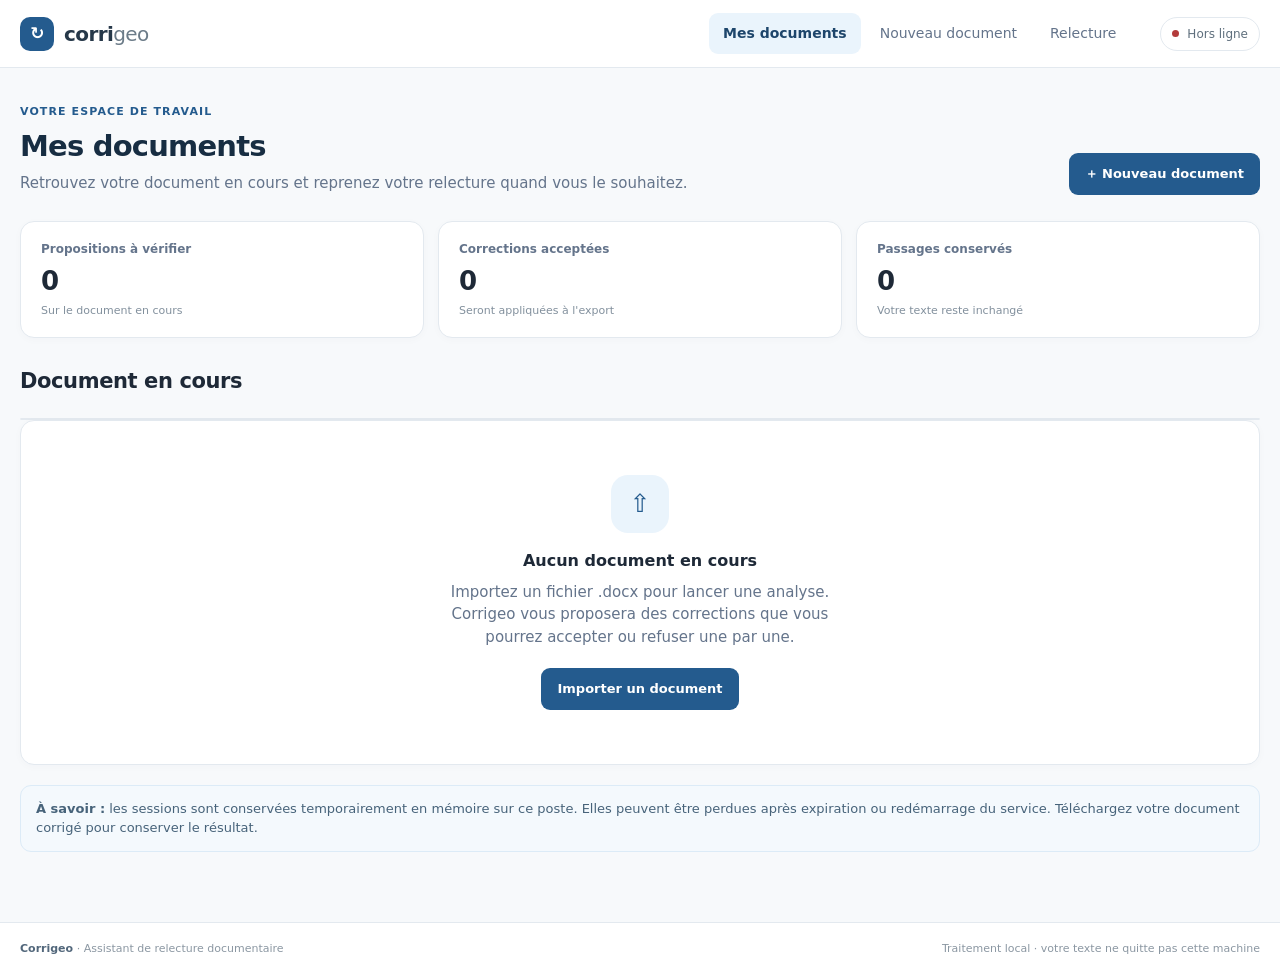
==== index.html @ cf3f05ab "Front Corrigeo : SPA de relecture branchee sur l'API Flask 4 ecrans (documents, upload, relecture ca" ====
<!DOCTYPE html>
<html lang="fr">
<head>
<meta charset="UTF-8">
<meta name="viewport" content="width=device-width, initial-scale=1.0">
<title>Corrigeo — Relecture de documents .docx</title>
<link rel="stylesheet" href="assets/styles.css">
</head>
<body>
<header class="topbar">
 <div class="topbar-inner">
  <a class="brand" href="#" data-go="documents" aria-label="Corrigeo accueil"><span class="brand-mark">↻</span><span>corri<span style="font-weight:450;color:#6b7b88">geo</span></span></a>
  <nav class="nav" aria-label="Navigation principale">
   <button class="active" data-page="documents">Mes documents</button>
   <button data-page="upload">Nouveau document</button>
   <button data-page="review">Relecture</button>
  </nav>
  <div class="service"><span class="dot" id="engineDot"></span><span id="engineLabel">Moteur local</span></div>
 </div>
</header>
<main>
 <!-- DOCUMENTS -->
 <section class="page active" id="page-documents">
  <div class="page-head">
   <div><div class="eyebrow">Votre espace de travail</div><h1>Mes documents</h1><p class="lead">Retrouvez votre document en cours et reprenez votre relecture quand vous le souhaitez.</p></div>
   <button class="btn btn-primary" data-go="upload">＋ Nouveau document</button>
  </div>
  <div class="stats" id="docStats" hidden>
   <div class="card stat"><div class="stat-label">Propositions à vérifier</div><div class="stat-value" id="pendingStat">0</div><div class="stat-note">Sur le document en cours</div></div>
   <div class="card stat"><div class="stat-label">Corrections acceptées</div><div class="stat-value" id="chosenStat">0</div><div class="stat-note">Seront appliquées à l'export</div></div>
   <div class="card stat"><div class="stat-label">Passages conservés</div><div class="stat-value" id="keptStat">0</div><div class="stat-note">Votre texte reste inchangé</div></div>
  </div>
  <div class="section-title"><h2>Document en cours</h2></div>
  <div class="card doc-list" id="docList"></div>
  <div class="card empty" id="docEmpty" hidden>
   <div class="empty-icon">⇧</div>
   <h3>Aucun document en cours</h3>
   <p>Importez un fichier .docx pour lancer une analyse. Corrigeo vous proposera des corrections que vous pourrez accepter ou refuser une par une.</p>
   <button class="btn btn-primary" data-go="upload">Importer un document</button>
  </div>
  <div class="info"><strong>À savoir :</strong> les sessions sont conservées temporairement en mémoire sur ce poste. Elles peuvent être perdues après expiration ou redémarrage du service. Téléchargez votre document corrigé pour conserver le résultat.</div>
 </section>

 <!-- UPLOAD -->
 <section class="page" id="page-upload">
  <div class="upload-wrap">
   <div class="page-head"><div><div class="eyebrow">Nouvelle relecture</div><h1>Ouvrir un document à relire</h1><p class="lead">Importez votre fichier Word. Corrigeo analysera le texte et vous proposera des corrections traçables.</p></div></div>
   <div class="card upload-card">
    <div class="dropzone" id="dropzone">
     <div class="upload-icon">⇧</div>
     <strong>Glissez votre fichier .docx ici</strong>
     <p>ou sélectionnez un document depuis votre ordinateur</p>
     <button class="btn btn-secondary" id="browseBtn">Parcourir les fichiers</button>
     <input type="file" id="fileInput" accept=".docx,application/vnd.openxmlformats-officedocument.wordprocessingml.document" hidden>
     <div class="file-selected" id="fileSelected"></div>
    </div>
    <div class="filter-title" style="margin:20px 0 8px">MODE DE CORRECTION</div>
    <div class="mode-list">
     <label class="mode-card"><input type="radio" name="mode" value="guided" checked>
      <div><strong>Relecture guidée</strong><span>Vous vérifiez chaque proposition avant application — recommandé pour un mémoire.</span></div>
     </label>
     <label class="mode-card"><input type="radio" name="mode" value="auto">
      <div><strong>Correction automatique</strong><span>Toutes les suggestions du moteur sont appliquées d'un coup. Vous pourrez toujours les revoir en relecture et ré-exporter.</span></div>
     </label>
    </div>
    <div class="upload-actions"><span class="fineprint">Format .docx · 25 Mo maximum</span><button class="btn btn-primary" id="analyzeBtn" disabled>Lancer l'analyse →</button></div>
    <div class="analysis" id="analysis">
     <div class="analysis-line"><strong id="analysisTitle">Validation du document…</strong><span id="analysisPercent"></span></div>
     <div class="progress"><span id="analysisProgress" style="width:0%"></span></div>
     <p class="fineprint" id="analysisHint" style="margin:9px 0 0">Vérification du fichier sélectionné.</p>
    </div>
    <div class="info"><strong>Traitement local :</strong> le document est analysé par le moteur LanguageTool local. En mode guidé, aucune correction n'est appliquée sans votre accord.</div>
   </div>
  </div>
 </section>

 <!-- REVIEW -->
 <section class="page" id="page-review">
  <div class="page-head review-head">
   <div><div class="eyebrow">Validation</div><h1>Relecture des propositions</h1><p class="lead">Examinez chaque suggestion et choisissez de l'accepter ou de conserver votre texte.</p></div>
   <div class="review-file"><span class="file-icon" style="width:30px;height:30px">DOCX</span><strong id="reviewFilename">document.docx</strong></div>
  </div>
  <div class="card review-summary">
   <div class="summary-top">
    <div><strong id="reviewProgressLabel">0 / 0</strong><span class="summary-numbers"> · <span id="acceptedCount">0</span> acceptées · <span id="keptCount">0</span> conservées · <strong id="pendingCount">0</strong> à vérifier</span></div>
    <div class="summary-actions"><button class="btn btn-secondary" id="bulkBtn">Tout accepter dans cette vue</button><button class="btn btn-primary" id="exportBtn">Terminer et exporter →</button></div>
   </div>
   <div class="summary-progress"><span id="acceptedBar" style="background:#39966a;width:0%"></span><span id="keptBar" style="background:#9bb2c5;width:0%"></span><span id="pendingBar" style="background:#e9edf1;width:100%"></span></div>
   <div class="summary-bottom"><span class="fineprint">Raccourcis : A = accepter · G = garder · Z = annuler · ← → = naviguer</span><span class="fineprint">Les propositions « à vérifier » ne sont jamais appliquées.</span></div>
  </div>
  <div class="review-layout">
   <aside class="card filter-panel">
    <div class="filter-title">AFFICHER</div>
    <div class="filter-list" id="statusFilters">
     <button class="filter-btn active" data-status="all">Toutes <small id="filterAll">0</small></button>
     <button class="filter-btn" data-status="pending">À vérifier <small id="filterPending">0</small></button>
     <button class="filter-btn" data-status="chosen">Acceptées <small id="filterChosen">0</small></button>
     <button class="filter-btn" data-status="kept">Conservées <small id="filterKept">0</small></button>
    </div>
    <div class="filter-title">CATÉGORIES</div>
    <div class="filter-list" id="categoryFilters">
     <button class="filter-btn active" data-category="all">Toutes les catégories</button>
    </div>
   </aside>
   <div>
    <article class="card proposal" id="proposalCard"></article>
    <div class="proposal-nav"><button class="btn btn-quiet" id="prevBtn">← Précédente</button><span class="fineprint" id="navPosition"></span><button class="btn btn-quiet" id="nextBtn">Suivante →</button></div>
   </div>
  </div>
 </section>

 <!-- RESULT -->
 <section class="page" id="page-result">
  <div class="page-head"><div><div class="eyebrow">Exportation</div><h1>Votre document est prêt</h1><p class="lead">Vérifiez le récapitulatif puis récupérez votre document corrigé.</p></div></div>
  <div class="card result-card">
   <div class="result-intro"><div class="result-check">✓</div><h2 id="resultTitle">Export terminé</h2><p class="lead" style="margin:auto" id="resultSubtitle">Seules les corrections que vous avez acceptées ont été appliquées au document.</p></div>
   <div class="result-stats">
    <div class="result-stat"><strong id="resultApplied" style="color:#287b53">0</strong><span>Corrections appliquées</span></div>
    <div class="result-stat"><strong id="resultSkipped">0</strong><span>Non retenues</span></div>
    <div class="result-stat"><strong id="resultRejected" style="color:#95601b">0</strong><span>Non applicables</span></div>
   </div>
   <div class="info" id="rejectedInfo" hidden style="margin:0"></div>
   <div class="download-row"><div class="file-icon">DOCX</div><div><strong id="downloadName">document_corrige.docx</strong><small>Document Word avec les corrections acceptées</small></div><span class="status green">Prêt</span></div>
   <button class="btn btn-primary" style="width:100%" id="downloadBtn">↓ Télécharger le document corrigé</button>
   <button class="btn btn-secondary" style="width:100%;margin-top:9px" id="summaryBtn">Télécharger le récapitulatif des décisions (CSV)</button>
   <p class="fineprint" style="text-align:center;margin:15px 0 0">Votre document d'origine n'est jamais modifié : le fichier corrigé est une copie.</p>
   <div style="display:flex;justify-content:center;gap:8px;margin-top:18px">
    <button class="btn btn-quiet" data-go="documents">← Mes documents</button>
    <button class="btn btn-quiet" data-go="review">Revoir les décisions</button>
   </div>
  </div>
 </section>
</main>
<footer><div class="foot-inner"><span><strong style="color:#52677b">Corrigeo</strong> · Assistant de relecture documentaire</span><span>Traitement local · votre texte ne quitte pas cette machine</span></div></footer>
<div class="toast" id="toast" role="status" aria-live="polite"></div>
<script src="assets/app.js"></script>
</body>
</html>
---- assets/styles.css ----
:root{
  --blue-950:#153451;--blue-900:#1d456b;--blue-800:#245b8e;--blue-700:#2d6fa8;
  --blue-600:#3985bd;--blue-100:#eaf4fc;--blue-50:#f4f9fd;
  --green-800:#216746;--green-700:#287b53;--green-100:#e8f5ed;
  --amber-800:#95601b;--amber-100:#fff4df;
  --red-700:#b33b3b;--red-100:#fff0ef;
  --ink:#1e2937;--muted:#64748b;--line:#e3e9ef;--surface:#fff;--canvas:#f7f9fb;
  --shadow:0 8px 28px rgba(24,55,82,.07);--radius:14px;
}
*{box-sizing:border-box}
body{margin:0;background:var(--canvas);color:var(--ink);font:15px/1.5 Inter,ui-sans-serif,system-ui,-apple-system,"Segoe UI",sans-serif}
button,input{font:inherit}
button{cursor:pointer}
.topbar{height:68px;background:#fff;border-bottom:1px solid var(--line);display:flex;align-items:center;position:sticky;top:0;z-index:20}
.topbar-inner{width:min(1240px,calc(100% - 40px));margin:auto;display:flex;align-items:center;gap:30px}
.brand{display:flex;align-items:center;gap:10px;font-weight:750;font-size:20px;letter-spacing:-.6px;color:#263849;text-decoration:none}
.brand-mark{height:34px;width:34px;border-radius:10px;background:var(--blue-800);color:#fff;display:grid;place-items:center;font-size:17px}
.nav{display:flex;align-items:center;gap:5px;margin-left:auto}
.nav button{border:0;background:transparent;color:#64748b;padding:10px 14px;border-radius:9px;font-size:14px}
.nav button.active{background:var(--blue-100);color:var(--blue-900);font-weight:650}
.service{display:flex;align-items:center;gap:8px;border:1px solid var(--line);border-radius:99px;padding:7px 11px;color:#5f6f7d;font-size:12px;white-space:nowrap}
.dot{width:7px;height:7px;border-radius:50%;background:#299568}
.dot.off{background:#b33b3b}
main{width:min(1240px,calc(100% - 40px));margin:36px auto 70px;min-height:calc(100vh - 190px)}
.page{display:none}.page.active{display:block}
.eyebrow{color:var(--blue-800);font-size:11px;font-weight:750;letter-spacing:1.1px;text-transform:uppercase;margin-bottom:8px}
h1{font-size:29px;line-height:1.2;letter-spacing:-.8px;margin:0 0 9px;color:#172d42}
h2{font-size:21px;letter-spacing:-.4px;margin:0 0 7px}
h3{font-size:16px;margin:0}
.lead{color:var(--muted);margin:0;max-width:720px}
.page-head{display:flex;align-items:flex-end;justify-content:space-between;gap:20px;margin-bottom:26px}
.btn{border:1px solid transparent;border-radius:9px;padding:10px 15px;font-weight:650;font-size:13px;display:inline-flex;align-items:center;justify-content:center;gap:8px;transition:.15s}
.btn-primary{background:var(--blue-800);color:#fff}.btn-primary:hover{background:#1d456b}
.btn-secondary{background:#fff;border-color:#d7e0e8;color:#34495c}.btn-secondary:hover{background:var(--blue-50);border-color:#b9d1e4}
.btn-green{background:var(--green-700);color:#fff}.btn-green:hover{background:var(--green-800)}
.btn-quiet{background:transparent;color:var(--muted);border-color:transparent}.btn-quiet:hover{background:#f0f4f7}
.btn:disabled{opacity:.45;cursor:not-allowed}
.card{background:#fff;border:1px solid var(--line);border-radius:var(--radius);box-shadow:0 2px 8px rgba(22,48,70,.025)}
.card-pad{padding:22px}
.stats{display:grid;grid-template-columns:repeat(3,1fr);gap:14px;margin:24px 0}
.stat{padding:18px 20px}.stat-label{font-size:12px;color:var(--muted);font-weight:550}.stat-value{font-size:26px;font-weight:750;letter-spacing:-.7px;margin-top:4px}.stat-note{font-size:11px;color:#82909d;margin-top:2px}
.section-title{display:flex;align-items:center;justify-content:space-between;margin:28px 0 13px}
.doc-list{overflow:hidden}.doc-row{display:grid;grid-template-columns:minmax(220px,1.5fr) 1fr 130px 110px;gap:18px;align-items:center;padding:17px 20px;border-bottom:1px solid #edf1f4}.doc-row:last-child{border-bottom:0}
.doc-name{display:flex;align-items:center;gap:12px;min-width:0}.file-icon{height:38px;width:38px;border-radius:10px;background:#eaf3fc;color:#2d6fa8;display:grid;place-items:center;font-weight:750;font-size:11px;flex-shrink:0}.doc-name strong{display:block;font-size:13px;white-space:nowrap;overflow:hidden;text-overflow:ellipsis}.doc-name small{color:#8995a1;font-size:11px}
.progress{height:7px;background:#edf1f5;border-radius:99px;overflow:hidden}.progress span{display:block;height:100%;background:var(--blue-600);border-radius:99px}
.progress-meta{font-size:11px;color:var(--muted);margin-top:6px}
.status{display:inline-flex;align-items:center;gap:6px;padding:5px 9px;border-radius:99px;font-size:11px;font-weight:650;white-space:nowrap}.status.blue{background:var(--blue-100);color:var(--blue-900)}.status.green{background:var(--green-100);color:var(--green-800)}.status.amber{background:var(--amber-100);color:var(--amber-800)}
.info{background:var(--blue-50);border:1px solid #dcebf7;border-radius:11px;padding:13px 15px;color:#47637a;font-size:13px;margin-top:20px}
.info.warn{background:var(--amber-100);border-color:#f0dfb8;color:#7a5417}
.empty{padding:54px 24px;text-align:center}.empty-icon{width:58px;height:58px;border-radius:17px;background:var(--blue-100);color:var(--blue-800);display:grid;place-items:center;margin:0 auto 16px;font-size:25px}.empty p{color:var(--muted);max-width:420px;margin:8px auto 20px}
.upload-wrap{max-width:760px;margin:0 auto}.upload-card{padding:26px}.dropzone{border:1.5px dashed #b9cbd9;background:#fbfdff;border-radius:13px;padding:42px 20px;text-align:center;transition:.15s}.dropzone.drag{background:var(--blue-50);border-color:var(--blue-600)}.upload-icon{width:52px;height:52px;border:1px solid #dce6ed;background:#fff;border-radius:13px;display:grid;place-items:center;margin:0 auto 14px;color:var(--blue-800);font-size:22px}.dropzone strong{display:block;font-size:15px}.dropzone p{margin:5px 0 14px;color:var(--muted);font-size:13px}.file-selected{display:none;text-align:left;background:var(--green-100);border:1px solid #c8e6d4;border-radius:9px;padding:11px 13px;color:#276748;font-size:13px;margin-top:17px}.upload-actions{display:flex;justify-content:space-between;align-items:center;gap:14px;margin-top:18px}.fineprint{font-size:11px;color:#8995a1}.analysis{display:none;margin-top:18px;padding:15px;background:#f7fafc;border:1px solid var(--line);border-radius:10px}.analysis.show{display:block}.analysis-line{display:flex;justify-content:space-between;font-size:12px;margin-bottom:9px}.analysis .progress{height:8px}
.mode-list{display:grid;gap:9px}
.mode-card{display:flex;gap:11px;align-items:flex-start;border:1px solid var(--line);border-radius:11px;padding:13px 15px;cursor:pointer;transition:.15s}
.mode-card:hover{background:var(--blue-50)}
.mode-card input{margin-top:3px;accent-color:var(--blue-800)}
.mode-card strong{display:block;font-size:13px}
.mode-card span{font-size:12px;color:var(--muted)}
.mode-card:has(input:checked){border-color:var(--blue-600);background:var(--blue-50)}
.review-head{margin-bottom:18px}.review-file{display:flex;align-items:center;gap:10px;border:1px solid var(--line);background:#fff;border-radius:10px;padding:9px 13px;font-size:12px;color:#46586a;max-width:340px;overflow:hidden}.review-file strong{white-space:nowrap;overflow:hidden;text-overflow:ellipsis}
.review-summary{padding:17px 20px;margin-bottom:15px}.summary-top{display:flex;align-items:center;justify-content:space-between;gap:18px;margin-bottom:13px}.summary-numbers{font-size:12px;color:var(--muted)}.summary-numbers strong{color:var(--ink)}.summary-actions{display:flex;gap:8px;align-items:center}.summary-progress{display:flex;gap:3px;height:8px;margin-bottom:13px}.summary-progress span{display:block;border-radius:99px}.summary-bottom{display:flex;align-items:center;justify-content:space-between;gap:12px;flex-wrap:wrap}
.review-layout{display:grid;grid-template-columns:225px minmax(0,1fr);gap:16px;align-items:start}
.filter-panel{padding:17px;position:sticky;top:86px}.filter-title{font-size:11px;font-weight:750;color:#82909d;letter-spacing:.8px;margin:2px 0 10px}.filter-list{display:grid;gap:4px;margin-bottom:20px}.filter-btn{border:0;background:transparent;text-align:left;padding:9px 10px;border-radius:8px;color:#536477;font-size:12px;display:flex;justify-content:space-between;align-items:center;gap:8px}.filter-btn:hover{background:#f4f8fb}.filter-btn.active{background:var(--blue-100);color:var(--blue-900);font-weight:700}.filter-btn small{font-size:10px;color:#8996a3}
.proposal{padding:22px}.proposal-top{display:flex;justify-content:space-between;align-items:center;gap:12px;margin-bottom:10px}.category{font-size:11px;font-weight:750;letter-spacing:.3px;color:var(--blue-800);background:var(--blue-50);padding:5px 8px;border-radius:6px}.proposal-position{font-size:11px;color:#8995a1}
.proposal-title{font-size:17px;font-weight:700;letter-spacing:-.3px;color:#172d42;margin:0 0 17px}
.proposal-context{background:#fbfaf8;border-left:3px solid #d8d2c8;border-radius:0 8px 8px 0;padding:18px 17px;font:16px/1.8 Georgia,serif;color:#263443;margin-bottom:14px;word-break:break-word}
.bad-word{color:var(--red-700);background:var(--red-100);text-decoration:line-through;text-decoration-thickness:1px;padding:1px 3px;border-radius:3px}
.good-word{color:var(--green-800);background:var(--green-100);padding:1px 4px;border-radius:3px;border:1px solid #cbe6d5}
.glyph{color:#b0563f;font-family:ui-monospace,Consolas,monospace;font-size:.92em}
.diff-label{font-size:10px;color:#8a97a4;font-weight:750;letter-spacing:.7px;margin:0 0 6px}
.explanation{background:#f7f9fb;border-radius:9px;padding:12px 14px;font-size:12px;color:#586a7b;margin-top:15px}.explanation strong{display:block;color:#34485b;margin-bottom:3px;font-size:12px}
.proposal-footer{display:flex;align-items:center;justify-content:space-between;gap:12px;margin-top:18px}.proposal-footer .left{font-size:11px;color:#8b97a2}.proposal-actions{display:flex;gap:8px}.proposal-nav{display:flex;align-items:center;justify-content:space-between;margin-top:16px}
.result-card{max-width:760px;margin:0 auto;padding:28px}.result-intro{text-align:center;padding:10px 0 22px}.result-check{height:58px;width:58px;border-radius:50%;background:var(--green-100);color:var(--green-800);display:grid;place-items:center;font-size:26px;margin:0 auto 14px}.result-stats{display:grid;grid-template-columns:repeat(3,1fr);gap:10px;margin:18px 0}.result-stat{background:#f8fafb;border-radius:10px;padding:15px;text-align:center}.result-stat strong{display:block;font-size:24px}.result-stat span{font-size:11px;color:var(--muted)}.download-row{display:flex;align-items:center;gap:12px;border:1px solid var(--line);border-radius:10px;padding:14px;margin:16px 0}.download-row .file-icon{height:42px;width:42px}.download-row div:nth-child(2){flex:1}.download-row small{display:block;color:var(--muted);font-size:11px}
footer{border-top:1px solid var(--line);background:#fff;color:#8b97a2;font-size:11px;padding:18px 0}footer .foot-inner{width:min(1240px,calc(100% - 40px));margin:auto;display:flex;justify-content:space-between;gap:12px}
.toast{position:fixed;bottom:22px;left:50%;transform:translate(-50%,20px);opacity:0;pointer-events:none;background:#193c5b;color:#fff;border-radius:9px;padding:11px 16px;font-size:12px;box-shadow:var(--shadow);transition:.2s;z-index:50}.toast.show{opacity:1;transform:translate(-50%,0)}
@media(max-width:800px){
 .topbar{height:auto;min-height:62px}.topbar-inner{width:calc(100% - 28px);flex-wrap:wrap;gap:8px;padding:11px 0}.nav{order:3;width:100%;margin:0;overflow:auto}.nav button{padding:8px 10px;white-space:nowrap}.service{margin-left:auto}
 main{width:calc(100% - 28px);margin:25px auto 45px}.page-head{align-items:flex-start;flex-direction:column}.stats{gap:8px}.stat{padding:13px}.stat-value{font-size:22px}
 .doc-row{grid-template-columns:1fr auto;gap:10px}.doc-row .doc-progress{grid-column:1/-1;grid-row:2}.doc-row .doc-action{grid-column:2;grid-row:1}.doc-row .doc-status{grid-column:1;grid-row:3}
 .review-layout{grid-template-columns:1fr}.filter-panel{position:static}.filter-list{display:flex;flex-wrap:wrap;margin-bottom:12px}.filter-title{margin-top:8px}.filter-btn{border:1px solid var(--line);padding:7px 9px}.summary-top{align-items:flex-start;flex-direction:column}.summary-actions{width:100%;flex-wrap:wrap}.proposal{padding:16px}.proposal-footer{align-items:flex-start;flex-direction:column}.proposal-actions{width:100%}.proposal-actions .btn{flex:1}
}
@media(max-width:480px){h1{font-size:25px}.stats{grid-template-columns:1fr}.upload-card{padding:14px}.dropzone{padding:30px 12px}.result-card{padding:18px}.result-stats{gap:6px}.result-stat{padding:11px 5px}.result-stat strong{font-size:20px}footer .foot-inner{flex-direction:column}}
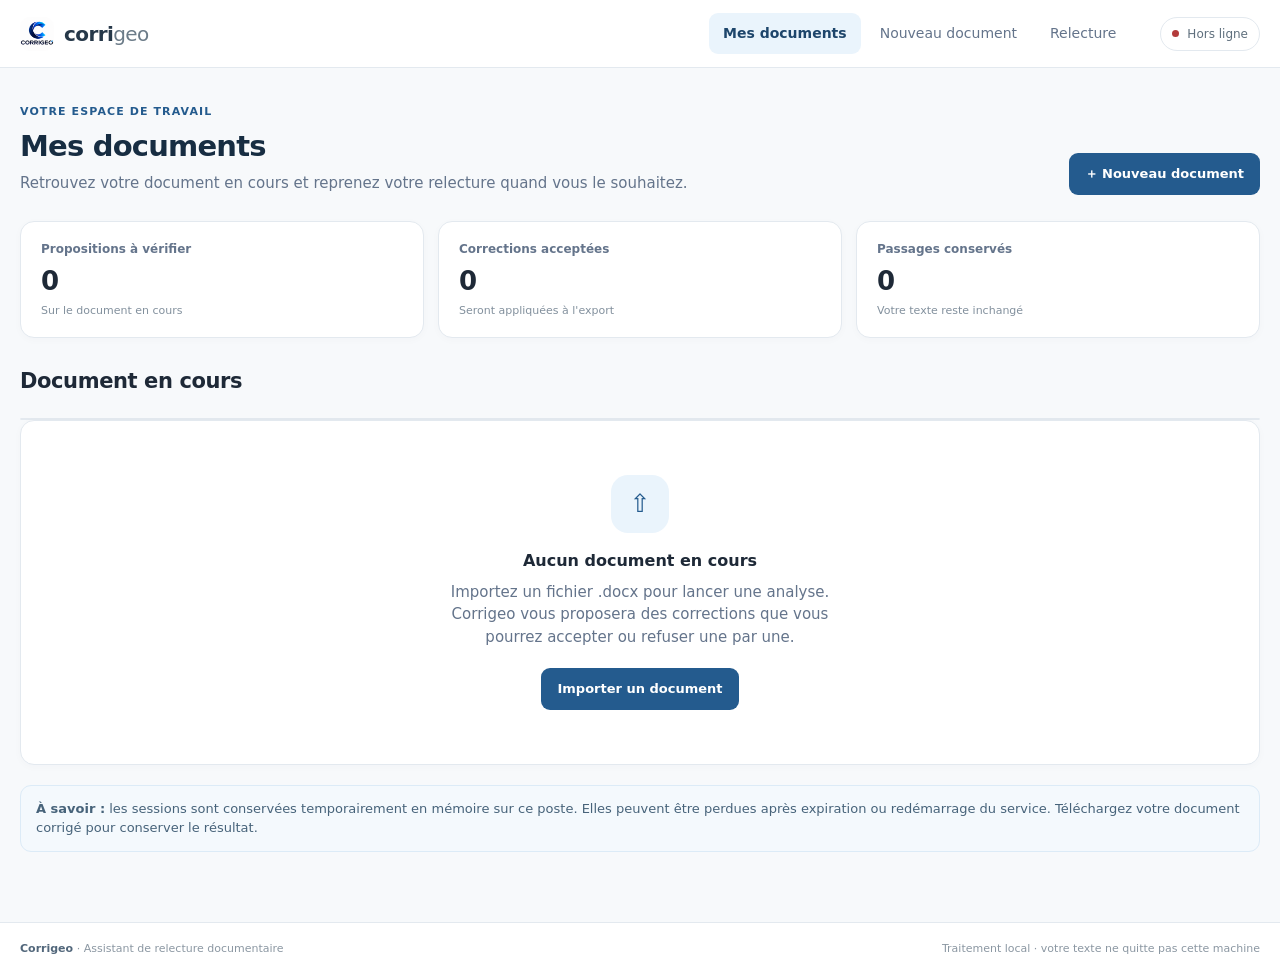
==== commit f264c584: "Ajout du logo Corrigeo (topbar + favicon) Generated with [Devin](https://devin.ai)  Co-Authored-By: " ====
--- a/index.html
+++ b/index.html
@@ -4,12 +4,13 @@
 <meta charset="UTF-8">
 <meta name="viewport" content="width=device-width, initial-scale=1.0">
 <title>Corrigeo — Relecture de documents .docx</title>
+<link rel="icon" type="image/png" href="assets/logo.png">
 <link rel="stylesheet" href="assets/styles.css">
 </head>
 <body>
 <header class="topbar">
  <div class="topbar-inner">
-  <a class="brand" href="#" data-go="documents" aria-label="Corrigeo accueil"><span class="brand-mark">↻</span><span>corri<span style="font-weight:450;color:#6b7b88">geo</span></span></a>
+  <a class="brand" href="#" data-go="documents" aria-label="Corrigeo accueil"><img class="brand-logo" src="assets/logo.png" alt="Corrigeo"><span>corri<span style="font-weight:450;color:#6b7b88">geo</span></span></a>
   <nav class="nav" aria-label="Navigation principale">
    <button class="active" data-page="documents">Mes documents</button>
    <button data-page="upload">Nouveau document</button>
--- a/assets/styles.css
+++ b/assets/styles.css
@@ -15,6 +15,7 @@
 .topbar-inner{width:min(1240px,calc(100% - 40px));margin:auto;display:flex;align-items:center;gap:30px}
 .brand{display:flex;align-items:center;gap:10px;font-weight:750;font-size:20px;letter-spacing:-.6px;color:#263849;text-decoration:none}
 .brand-mark{height:34px;width:34px;border-radius:10px;background:var(--blue-800);color:#fff;display:grid;place-items:center;font-size:17px}
+.brand-logo{height:34px;width:34px;border-radius:10px;display:block;object-fit:cover}
 .nav{display:flex;align-items:center;gap:5px;margin-left:auto}
 .nav button{border:0;background:transparent;color:#64748b;padding:10px 14px;border-radius:9px;font-size:14px}
 .nav button.active{background:var(--blue-100);color:var(--blue-900);font-weight:650}
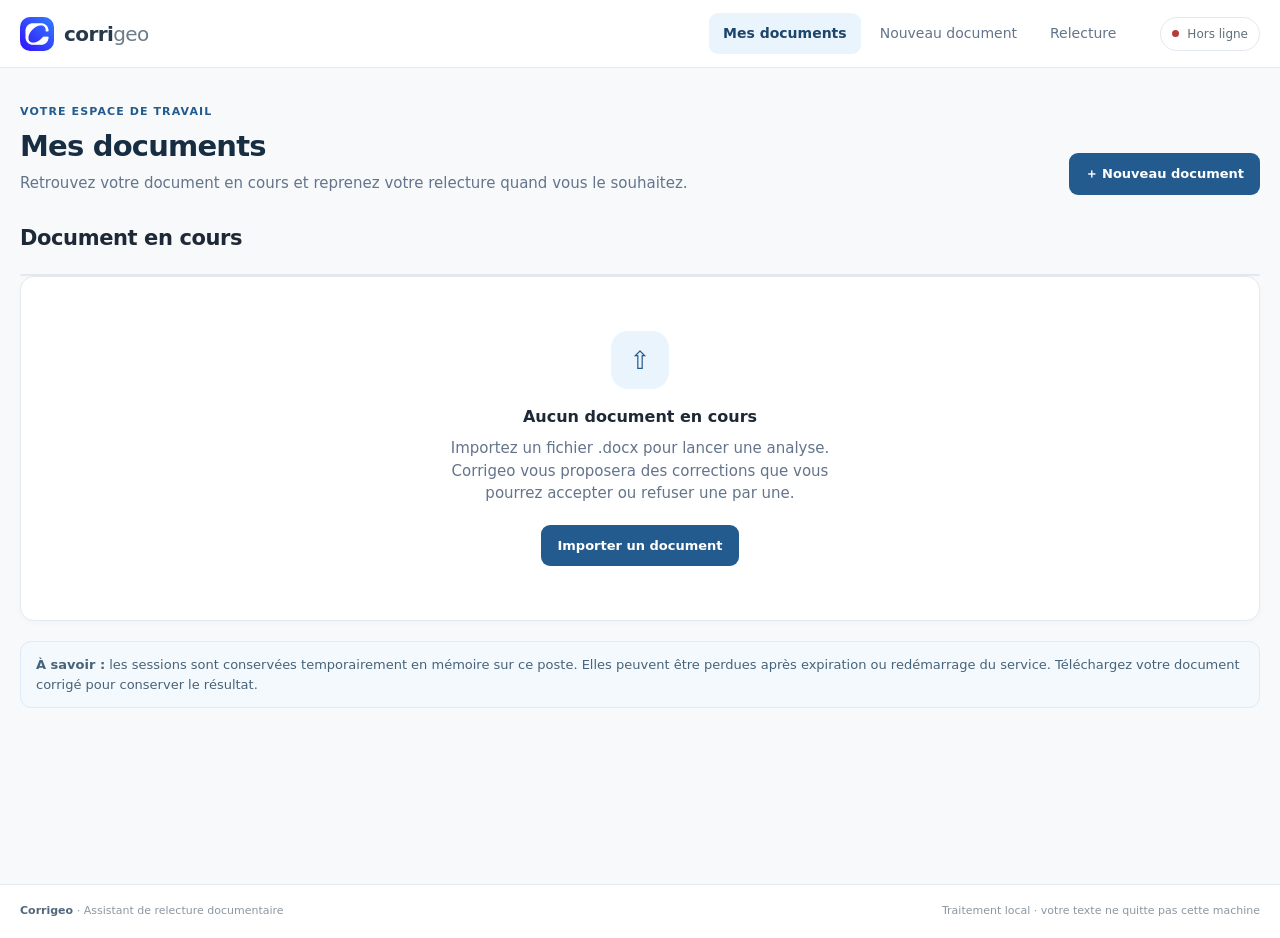
==== commit fce04b45: "Relecture : document lisible, boutons fixes, navigation par page - Glyphes d'espaces uniquement quan" ====
--- a/index.html
+++ b/index.html
@@ -63,6 +63,9 @@
      <label class="mode-card"><input type="radio" name="mode" value="auto">
       <div><strong>Correction automatique</strong><span>Toutes les suggestions du moteur sont appliquées d'un coup. Vous pourrez toujours les revoir en relecture et ré-exporter.</span></div>
      </label>
+     <label class="mode-card mode-disabled"><input type="radio" name="mode" value="llm" disabled>
+      <div><strong>Analyse contextuelle (IA)</strong><span>Suggestions de fond et de style via un modèle de langage — nécessite une clé API configurée côté serveur (CORRIGEO_OPENAI_KEY).</span></div>
+     </label>
     </div>
     <div class="upload-actions"><span class="fineprint">Format .docx · 25 Mo maximum</span><button class="btn btn-primary" id="analyzeBtn" disabled>Lancer l'analyse →</button></div>
     <div class="analysis" id="analysis">
@@ -102,10 +105,19 @@
     <div class="filter-list" id="categoryFilters">
      <button class="filter-btn active" data-category="all">Toutes les catégories</button>
     </div>
+    <div class="filter-title">CORRECTIONS IDENTIQUES</div>
+    <div class="filter-list" id="groupFilters"></div>
    </aside>
-   <div>
-    <article class="card proposal" id="proposalCard"></article>
+   <div class="card doc-preview" id="docPreview"></div>
+   <div class="review-side">
+    <article class="card proposal proposal-slim" id="proposalCard"></article>
+    <div class="action-bar">
+     <button class="btn btn-quiet" id="ignoreWordBtn" hidden title="Conserver ce mot dans tout le document">Ignorer partout</button>
+     <button class="btn btn-secondary" id="keepBtn">Garder</button>
+     <button class="btn btn-green" id="acceptBtn">Accepter</button>
+    </div>
     <div class="proposal-nav"><button class="btn btn-quiet" id="prevBtn">← Précédente</button><span class="fineprint" id="navPosition"></span><button class="btn btn-quiet" id="nextBtn">Suivante →</button></div>
+    <button class="btn btn-quiet" id="nextPageBtn" hidden>⇥ Page suivante avec erreurs</button>
    </div>
   </div>
  </section>
--- a/assets/styles.css
+++ b/assets/styles.css
@@ -8,6 +8,7 @@
   --shadow:0 8px 28px rgba(24,55,82,.07);--radius:14px;
 }
 *{box-sizing:border-box}
+[hidden]{display:none!important}
 body{margin:0;background:var(--canvas);color:var(--ink);font:15px/1.5 Inter,ui-sans-serif,system-ui,-apple-system,"Segoe UI",sans-serif}
 button,input{font:inherit}
 button{cursor:pointer}
@@ -59,15 +60,41 @@
 .mode-card:has(input:checked){border-color:var(--blue-600);background:var(--blue-50)}
 .review-head{margin-bottom:18px}.review-file{display:flex;align-items:center;gap:10px;border:1px solid var(--line);background:#fff;border-radius:10px;padding:9px 13px;font-size:12px;color:#46586a;max-width:340px;overflow:hidden}.review-file strong{white-space:nowrap;overflow:hidden;text-overflow:ellipsis}
 .review-summary{padding:17px 20px;margin-bottom:15px}.summary-top{display:flex;align-items:center;justify-content:space-between;gap:18px;margin-bottom:13px}.summary-numbers{font-size:12px;color:var(--muted)}.summary-numbers strong{color:var(--ink)}.summary-actions{display:flex;gap:8px;align-items:center}.summary-progress{display:flex;gap:3px;height:8px;margin-bottom:13px}.summary-progress span{display:block;border-radius:99px}.summary-bottom{display:flex;align-items:center;justify-content:space-between;gap:12px;flex-wrap:wrap}
-.review-layout{display:grid;grid-template-columns:225px minmax(0,1fr);gap:16px;align-items:start}
+.review-layout{display:grid;grid-template-columns:180px minmax(0,1.35fr) minmax(0,1fr);gap:14px;align-items:start}
+.doc-preview{padding:6px 0;max-height:calc(100vh - 330px);overflow-y:auto;position:sticky;top:86px}
+.doc-para{padding:11px 16px;font:14.5px/1.75 Georgia,serif;color:#2b3a48;border-bottom:1px solid #f1f4f6;cursor:default}
+.doc-para:last-child{border-bottom:0}
+.doc-para-label{display:block;font:10px/1.4 Inter,ui-sans-serif,system-ui,sans-serif;font-weight:650;letter-spacing:.4px;color:#a3aeba;margin-bottom:1px}
+mark.prop{background:transparent;border-bottom:2px solid #d9a13b;cursor:pointer;padding:0 1px;transition:background .12s}
+mark.prop:hover{background:#fdf0d3}
+mark.prop.chosen{border-bottom-color:#2e8b57}
+mark.prop.kept{border-bottom-color:#c3ccd4;color:#95a1ac}
+mark.prop.active{background:#e3effb}
+.review-side{display:flex;flex-direction:column;gap:10px;position:sticky;top:86px;max-height:calc(100vh - 110px)}
+.proposal-slim{padding:18px;overflow-y:auto;flex:1;min-height:120px}
+.action-bar{display:flex;gap:8px;align-items:center;justify-content:flex-end;flex-shrink:0}
+.action-bar .btn{flex:1}
+.action-bar #ignoreWordBtn{flex:0 1 auto}
+.action-bar[hidden]{display:none}
+.diff-inline{font:16px/1.6 Georgia,serif;margin:4px 0 10px;word-break:break-word}
+.diff-inline del{color:var(--red-700);background:var(--red-100);padding:1px 4px;border-radius:3px;text-decoration:line-through}
+.diff-inline ins{color:var(--green-800);background:var(--green-100);padding:1px 4px;border-radius:3px;text-decoration:none;border:1px solid #cbe6d5}
+.diff-inline .arrow{color:#82909d;margin:0 4px;font-family:ui-sans-serif,system-ui,sans-serif;font-size:13px}
+.ctx-line{font:13px/1.6 Georgia,serif;color:#5b6a78;background:#fbfaf8;border-left:3px solid #d8d2c8;border-radius:0 8px 8px 0;padding:9px 12px;margin:0 0 10px;word-break:break-word}
+.ctx-line b{color:var(--red-700);font-weight:600;text-decoration:line-through}
+.ctx-note{font-size:11px;color:#8b97a2;margin-top:2px}
+#nextPageBtn{width:100%;margin-top:8px;border:1px dashed #d3dce3;border-radius:9px;padding:9px}
+#nextPageBtn:hover{background:var(--blue-50);border-color:var(--blue-600)}
+.group-btn{display:flex;justify-content:space-between;align-items:center;gap:8px;border:0;background:transparent;text-align:left;padding:8px 10px;border-radius:8px;color:#536477;font-size:11.5px}
+.group-btn:hover{background:#f4f8fb}
+.group-btn strong{font-weight:650;overflow:hidden;text-overflow:ellipsis;white-space:nowrap}
+.group-btn small{color:#8996a3;flex-shrink:0}
+.mode-disabled{opacity:.55;cursor:not-allowed}
+.mode-disabled input{cursor:not-allowed}
+.mode-disabled:hover{background:#fff}
 .filter-panel{padding:17px;position:sticky;top:86px}.filter-title{font-size:11px;font-weight:750;color:#82909d;letter-spacing:.8px;margin:2px 0 10px}.filter-list{display:grid;gap:4px;margin-bottom:20px}.filter-btn{border:0;background:transparent;text-align:left;padding:9px 10px;border-radius:8px;color:#536477;font-size:12px;display:flex;justify-content:space-between;align-items:center;gap:8px}.filter-btn:hover{background:#f4f8fb}.filter-btn.active{background:var(--blue-100);color:var(--blue-900);font-weight:700}.filter-btn small{font-size:10px;color:#8996a3}
 .proposal{padding:22px}.proposal-top{display:flex;justify-content:space-between;align-items:center;gap:12px;margin-bottom:10px}.category{font-size:11px;font-weight:750;letter-spacing:.3px;color:var(--blue-800);background:var(--blue-50);padding:5px 8px;border-radius:6px}.proposal-position{font-size:11px;color:#8995a1}
-.proposal-title{font-size:17px;font-weight:700;letter-spacing:-.3px;color:#172d42;margin:0 0 17px}
-.proposal-context{background:#fbfaf8;border-left:3px solid #d8d2c8;border-radius:0 8px 8px 0;padding:18px 17px;font:16px/1.8 Georgia,serif;color:#263443;margin-bottom:14px;word-break:break-word}
-.bad-word{color:var(--red-700);background:var(--red-100);text-decoration:line-through;text-decoration-thickness:1px;padding:1px 3px;border-radius:3px}
-.good-word{color:var(--green-800);background:var(--green-100);padding:1px 4px;border-radius:3px;border:1px solid #cbe6d5}
 .glyph{color:#b0563f;font-family:ui-monospace,Consolas,monospace;font-size:.92em}
-.diff-label{font-size:10px;color:#8a97a4;font-weight:750;letter-spacing:.7px;margin:0 0 6px}
 .explanation{background:#f7f9fb;border-radius:9px;padding:12px 14px;font-size:12px;color:#586a7b;margin-top:15px}.explanation strong{display:block;color:#34485b;margin-bottom:3px;font-size:12px}
 .proposal-footer{display:flex;align-items:center;justify-content:space-between;gap:12px;margin-top:18px}.proposal-footer .left{font-size:11px;color:#8b97a2}.proposal-actions{display:flex;gap:8px}.proposal-nav{display:flex;align-items:center;justify-content:space-between;margin-top:16px}
 .result-card{max-width:760px;margin:0 auto;padding:28px}.result-intro{text-align:center;padding:10px 0 22px}.result-check{height:58px;width:58px;border-radius:50%;background:var(--green-100);color:var(--green-800);display:grid;place-items:center;font-size:26px;margin:0 auto 14px}.result-stats{display:grid;grid-template-columns:repeat(3,1fr);gap:10px;margin:18px 0}.result-stat{background:#f8fafb;border-radius:10px;padding:15px;text-align:center}.result-stat strong{display:block;font-size:24px}.result-stat span{font-size:11px;color:var(--muted)}.download-row{display:flex;align-items:center;gap:12px;border:1px solid var(--line);border-radius:10px;padding:14px;margin:16px 0}.download-row .file-icon{height:42px;width:42px}.download-row div:nth-child(2){flex:1}.download-row small{display:block;color:var(--muted);font-size:11px}
@@ -77,6 +104,6 @@
  .topbar{height:auto;min-height:62px}.topbar-inner{width:calc(100% - 28px);flex-wrap:wrap;gap:8px;padding:11px 0}.nav{order:3;width:100%;margin:0;overflow:auto}.nav button{padding:8px 10px;white-space:nowrap}.service{margin-left:auto}
  main{width:calc(100% - 28px);margin:25px auto 45px}.page-head{align-items:flex-start;flex-direction:column}.stats{gap:8px}.stat{padding:13px}.stat-value{font-size:22px}
  .doc-row{grid-template-columns:1fr auto;gap:10px}.doc-row .doc-progress{grid-column:1/-1;grid-row:2}.doc-row .doc-action{grid-column:2;grid-row:1}.doc-row .doc-status{grid-column:1;grid-row:3}
- .review-layout{grid-template-columns:1fr}.filter-panel{position:static}.filter-list{display:flex;flex-wrap:wrap;margin-bottom:12px}.filter-title{margin-top:8px}.filter-btn{border:1px solid var(--line);padding:7px 9px}.summary-top{align-items:flex-start;flex-direction:column}.summary-actions{width:100%;flex-wrap:wrap}.proposal{padding:16px}.proposal-footer{align-items:flex-start;flex-direction:column}.proposal-actions{width:100%}.proposal-actions .btn{flex:1}
+ .review-layout{grid-template-columns:1fr}.doc-preview{position:static;max-height:340px}.filter-panel{position:static}.filter-list{display:flex;flex-wrap:wrap;margin-bottom:12px}.filter-title{margin-top:8px}.filter-btn{border:1px solid var(--line);padding:7px 9px}.summary-top{align-items:flex-start;flex-direction:column}.summary-actions{width:100%;flex-wrap:wrap}.proposal{padding:16px}.proposal-footer{align-items:flex-start;flex-direction:column}.proposal-actions{width:100%}.proposal-actions .btn{flex:1}
 }
 @media(max-width:480px){h1{font-size:25px}.stats{grid-template-columns:1fr}.upload-card{padding:14px}.dropzone{padding:30px 12px}.result-card{padding:18px}.result-stats{gap:6px}.result-stat{padding:11px 5px}.result-stat strong{font-size:20px}footer .foot-inner{flex-direction:column}}
